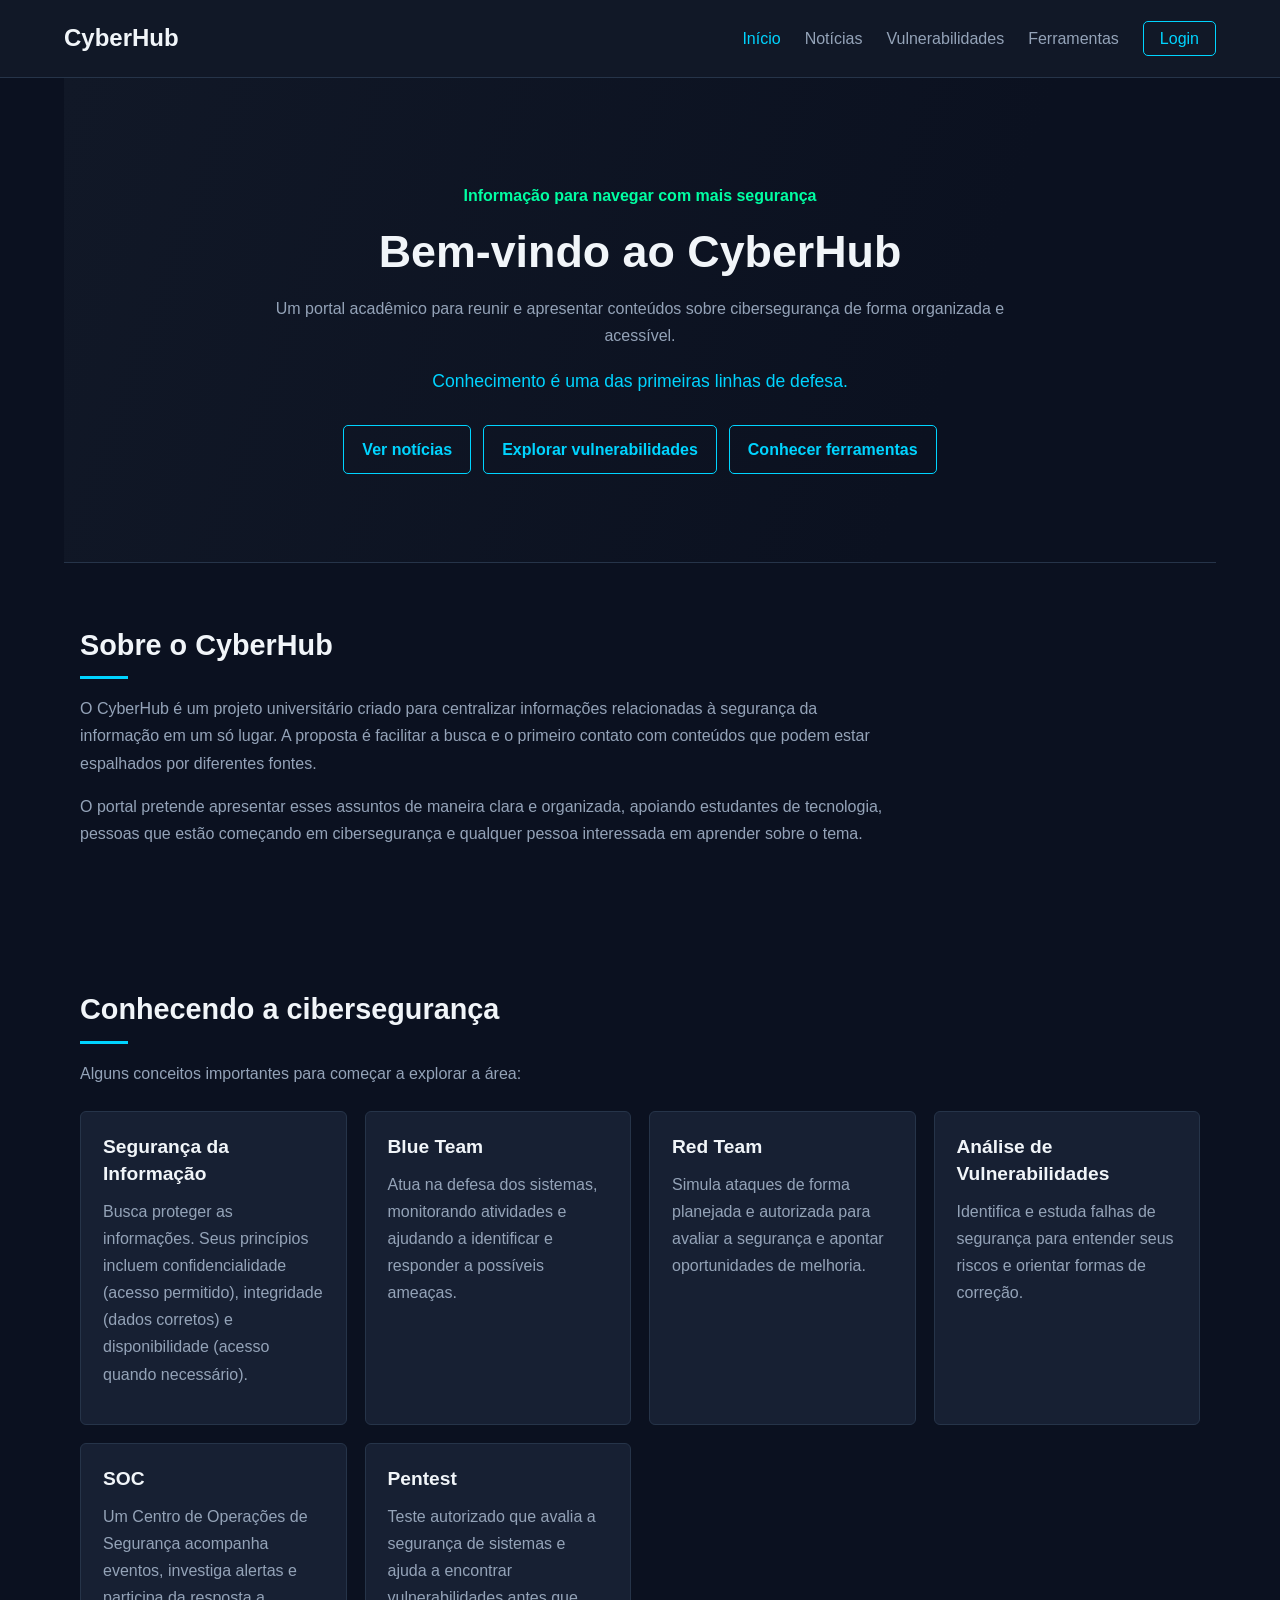
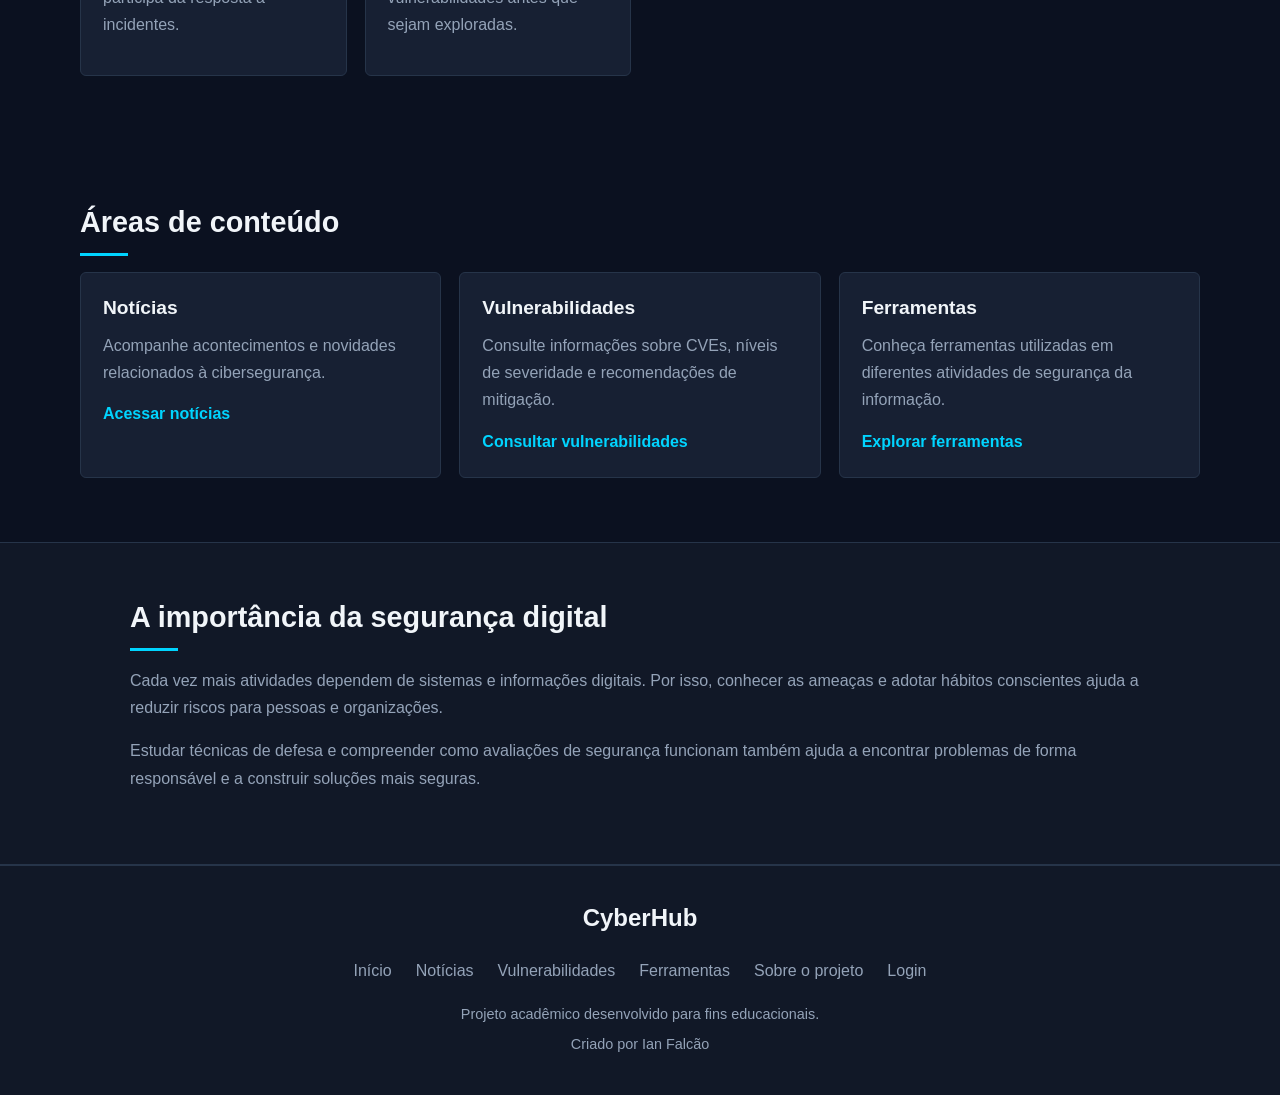
==== index.html @ ae55d927 "add pages and css initial" ====
<!DOCTYPE html>
<html lang="pt-BR">
<head>
    <meta charset="UTF-8">
    <meta name="viewport" content="width=device-width, initial-scale=1.0">
    <title>CyberHub | Início</title>
    <meta name="description" content="Conheça o CyberHub, um portal acadêmico com conteúdos introdutórios sobre cibersegurança, vulnerabilidades e ferramentas.">
    <meta name="keywords" content="cibersegurança, segurança da informação, vulnerabilidades, ferramentas">
    <meta name="author" content="Ian Falcão">
    <link rel="stylesheet" href="css/style.css">
</head>
<body>
    <a class="pular-conteudo" href="#conteudo">Pular para o conteúdo</a>

    <header class="cabecalho">
        <a class="logo" href="index.html" aria-label="CyberHub - página inicial">CyberHub</a>

        <nav class="menu" aria-label="Navegação principal">
            <ul>
                <li><a href="index.html" aria-current="page">Início</a></li>
                <li><a href="pages/noticias.html">Notícias</a></li>
                <li><a href="pages/vulnerabilidades.html">Vulnerabilidades</a></li>
                <li><a href="pages/ferramentas.html">Ferramentas</a></li>
                <li><a href="pages/login.html">Login</a></li>
            </ul>
        </nav>
    </header>

    <main id="conteudo">
        <section class="inicio" aria-labelledby="titulo-inicio">
            <p class="chamada">Informação para navegar com mais segurança</p>
            <h1 id="titulo-inicio">Bem-vindo ao CyberHub</h1>
            <p>
                Um portal acadêmico para reunir e apresentar conteúdos sobre cibersegurança
                de forma organizada e acessível.
            </p>
            <p class="frase-destaque">Conhecimento é uma das primeiras linhas de defesa.</p>
            <div class="acoes">
                <a class="botao" href="pages/noticias.html">Ver notícias</a>
                <a class="botao" href="pages/vulnerabilidades.html">Explorar vulnerabilidades</a>
                <a class="botao" href="pages/ferramentas.html">Conhecer ferramentas</a>
            </div>
        </section>

        <section class="sobre" aria-labelledby="titulo-sobre">
            <h2 id="titulo-sobre">Sobre o CyberHub</h2>
            <p>
                O CyberHub é um projeto universitário criado para centralizar informações
                relacionadas à segurança da informação em um só lugar. A proposta é facilitar
                a busca e o primeiro contato com conteúdos que podem estar espalhados por
                diferentes fontes.
            </p>
            <p>
                O portal pretende apresentar esses assuntos de maneira clara e organizada,
                apoiando estudantes de tecnologia, pessoas que estão começando em
                cibersegurança e qualquer pessoa interessada em aprender sobre o tema.
            </p>
        </section>

        <section class="conceitos" aria-labelledby="titulo-conceitos">
            <h2 id="titulo-conceitos">Conhecendo a cibersegurança</h2>
            <p>Alguns conceitos importantes para começar a explorar a área:</p>

            <div class="lista-cards">
                <article class="card">
                    <h3>Segurança da Informação</h3>
                    <p>
                        Busca proteger as informações. Seus princípios incluem
                        confidencialidade (acesso permitido), integridade (dados corretos)
                        e disponibilidade (acesso quando necessário).
                    </p>
                </article>

                <article class="card">
                    <h3>Blue Team</h3>
                    <p>
                        Atua na defesa dos sistemas, monitorando atividades e ajudando a
                        identificar e responder a possíveis ameaças.
                    </p>
                </article>

                <article class="card">
                    <h3>Red Team</h3>
                    <p>
                        Simula ataques de forma planejada e autorizada para avaliar a
                        segurança e apontar oportunidades de melhoria.
                    </p>
                </article>

                <article class="card">
                    <h3>Análise de Vulnerabilidades</h3>
                    <p>
                        Identifica e estuda falhas de segurança para entender seus riscos
                        e orientar formas de correção.
                    </p>
                </article>

                <article class="card">
                    <h3>SOC</h3>
                    <p>
                        Um Centro de Operações de Segurança acompanha eventos, investiga
                        alertas e participa da resposta a incidentes.
                    </p>
                </article>

                <article class="card">
                    <h3>Pentest</h3>
                    <p>
                        Teste autorizado que avalia a segurança de sistemas e ajuda a
                        encontrar vulnerabilidades antes que sejam exploradas.
                    </p>
                </article>
            </div>
        </section>

        <section class="areas" aria-labelledby="titulo-areas">
            <h2 id="titulo-areas">Áreas de conteúdo</h2>
            <div class="lista-cards">
                <article class="card">
                    <h3>Notícias</h3>
                    <p>Acompanhe acontecimentos e novidades relacionados à cibersegurança.</p>
                    <a href="pages/noticias.html">Acessar notícias</a>
                </article>

                <article class="card">
                    <h3>Vulnerabilidades</h3>
                    <p>
                        Consulte informações sobre CVEs, níveis de severidade e
                        recomendações de mitigação.
                    </p>
                    <a href="pages/vulnerabilidades.html">Consultar vulnerabilidades</a>
                </article>

                <article class="card">
                    <h3>Ferramentas</h3>
                    <p>
                        Conheça ferramentas utilizadas em diferentes atividades de
                        segurança da informação.
                    </p>
                    <a href="pages/ferramentas.html">Explorar ferramentas</a>
                </article>
            </div>
        </section>

        <section class="importancia" aria-labelledby="titulo-importancia">
            <h2 id="titulo-importancia">A importância da segurança digital</h2>
            <p>
                Cada vez mais atividades dependem de sistemas e informações digitais.
                Por isso, conhecer as ameaças e adotar hábitos conscientes ajuda a reduzir
                riscos para pessoas e organizações.
            </p>
            <p>
                Estudar técnicas de defesa e compreender como avaliações de segurança
                funcionam também ajuda a encontrar problemas de forma responsável e a
                construir soluções mais seguras.
            </p>
        </section>
    </main>

    <footer class="rodape">
        <a class="logo" href="index.html">CyberHub</a>
        <nav aria-label="Navegação do rodapé">
            <ul>
                <li><a href="index.html">Início</a></li>
                <li><a href="pages/noticias.html">Notícias</a></li>
                <li><a href="pages/vulnerabilidades.html">Vulnerabilidades</a></li>
                <li><a href="pages/ferramentas.html">Ferramentas</a></li>
                <li><a href="pages/sobre.html">Sobre o projeto</a></li>
                <li><a href="pages/login.html">Login</a></li>
            </ul>
        </nav>
        <p>Projeto acadêmico desenvolvido para fins educacionais.</p>
        <p>Criado por Ian Falcão</p>
    </footer>
</body>
</html>
---- css/style.css ----
:root {
	--fundo-principal: #0B1120;
	--fundo-secundario: #111827;
	--fundo-card: #172033;
	--cor-destaque: #00D4FF;
	--cor-destaque-secundaria: #00FFA3;
	--texto-principal: #F1F5F9;
	--texto-secundario: #94A3B8;
	--borda: #263449;
}

/* Estilos gerais */
* {
	box-sizing: border-box;
}

body {
	margin: 0;
	background-color: var(--fundo-principal);
	color: var(--texto-principal);
	font-family: Inter, Roboto, Arial, sans-serif;
	font-size: 16px;
	line-height: 1.7;
}

a {
	color: var(--cor-destaque);
	text-decoration: none;
}

a:hover {
	color: var(--cor-destaque-secundaria);
}

a:focus-visible {
	outline: 2px solid var(--cor-destaque-secundaria);
	outline-offset: 4px;
}

.pular-conteudo {
	position: absolute;
	top: -50px;
	left: 16px;
	padding: 8px 12px;
	background-color: var(--fundo-card);
	color: var(--texto-principal);
}

.pular-conteudo:focus {
	top: 12px;
}

/* Cabeçalho e navegação */
.cabecalho {
	display: flex;
	align-items: center;
	justify-content: space-between;
	gap: 24px;
	padding: 18px 5%;
	background-color: var(--fundo-secundario);
	border-bottom: 1px solid var(--borda);
}

.logo {
	color: var(--texto-principal);
	font-size: 1.5rem;
	font-weight: 700;
}

.logo:hover {
	color: var(--cor-destaque);
}

.menu ul,
.rodape nav ul {
	display: flex;
	flex-wrap: wrap;
	align-items: center;
	gap: 10px 24px;
	margin: 0;
	padding: 0;
	list-style: none;
}

.menu a {
	color: var(--texto-secundario);
}

.menu a:hover,
.menu a[aria-current="page"] {
	color: var(--cor-destaque);
}

.menu a[href="pages/login.html"] {
	padding: 8px 16px;
	border: 1px solid var(--cor-destaque);
	border-radius: 5px;
	color: var(--cor-destaque);
}

.menu a[href="pages/login.html"]:hover {
	background-color: var(--cor-destaque);
	color: var(--fundo-principal);
}

/* Conteúdo principal */
main > section {
	width: 90%;
	max-width: 1120px;
	margin: 0 auto;
	padding: 64px 0;
}

main h2 {
	margin: 0 0 16px;
	font-size: 1.8rem;
	line-height: 1.3;
}

main h2::after {
	display: block;
	width: 48px;
	margin-top: 12px;
	border-bottom: 3px solid var(--cor-destaque);
	content: "";
}

main p {
	color: var(--texto-secundario);
}

/* Apresentação inicial */
.inicio {
	max-width: none;
	padding: 88px 5%;
	background-color: var(--fundo-secundario);
	background-image: linear-gradient(110deg, #111827, #0B1120 75%);
	border-bottom: 1px solid var(--borda);
	text-align: center;
}

.inicio > * {
	max-width: 760px;
	margin-right: auto;
	margin-left: auto;
}

.inicio .chamada {
	color: var(--cor-destaque-secundaria);
	font-weight: 600;
}

.inicio h1 {
	margin-top: 12px;
	margin-bottom: 16px;
	font-size: 2.8rem;
	line-height: 1.2;
}

.inicio .frase-destaque {
	color: var(--cor-destaque);
	font-size: 1.1rem;
}

.acoes {
	display: flex;
	flex-wrap: wrap;
	justify-content: center;
	gap: 12px;
	margin-top: 28px;
}

.botao {
	display: inline-block;
	padding: 10px 18px;
	border: 1px solid var(--cor-destaque);
	border-radius: 5px;
	color: var(--cor-destaque);
	font-weight: 600;
	transition: background-color 0.2s, color 0.2s;
}

.botao:hover {
	background-color: var(--cor-destaque);
	color: var(--fundo-principal);
}

/* Sobre e segurança digital */
.sobre p,
.importancia p {
	max-width: 820px;
}

.importancia {
	width: 100%;
	max-width: none;
	padding: 56px 5%;
	background-color: var(--fundo-secundario);
	border-top: 1px solid var(--borda);
	border-bottom: 1px solid var(--borda);
}

.importancia h2,
.importancia p {
	max-width: 1020px;
	margin-right: auto;
	margin-left: auto;
}

/* Cards de conteúdo */
.conceitos > p {
	margin-bottom: 24px;
}

.lista-cards {
	display: grid;
	grid-template-columns: repeat(auto-fit, minmax(230px, 1fr));
	gap: 18px;
}

.card {
	padding: 22px;
	background-color: var(--fundo-card);
	border: 1px solid var(--borda);
	border-radius: 6px;
	transition: border-color 0.2s, transform 0.2s;
}

.card:hover {
	border-color: var(--cor-destaque);
	transform: translateY(-3px);
}

.card h3 {
	margin: 0 0 10px;
	color: var(--texto-principal);
	font-size: 1.2rem;
	line-height: 1.4;
}

.card p {
	margin: 0 0 14px;
}

.card a {
	font-weight: 600;
}

/* Rodapé */
.rodape {
	padding: 32px 5%;
	background-color: var(--fundo-secundario);
	border-top: 1px solid var(--borda);
	text-align: center;
}

.rodape nav {
	margin: 18px 0;
}

.rodape nav ul {
	justify-content: center;
}

.rodape nav a {
	color: var(--texto-secundario);
}

.rodape nav a:hover {
	color: var(--cor-destaque);
}

.rodape p {
	margin: 6px 0;
	color: var(--texto-secundario);
	font-size: 0.9rem;
}

/* Ajustes para telas menores */
@media (max-width: 760px) {
	.cabecalho {
		flex-direction: column;
		gap: 12px;
	}

	.menu ul {
		justify-content: center;
	}

	main > section {
		padding: 48px 0;
	}

	.inicio {
		padding: 64px 5%;
	}

	.inicio h1 {
		font-size: 2.2rem;
	}
}

@media (max-width: 480px) {
	.menu ul {
		gap: 10px 16px;
	}

	main h2 {
		font-size: 1.5rem;
	}

	.acoes {
		flex-direction: column;
	}

	.botao {
		width: 100%;
	}

	.lista-cards {
		grid-template-columns: 1fr;
	}
}
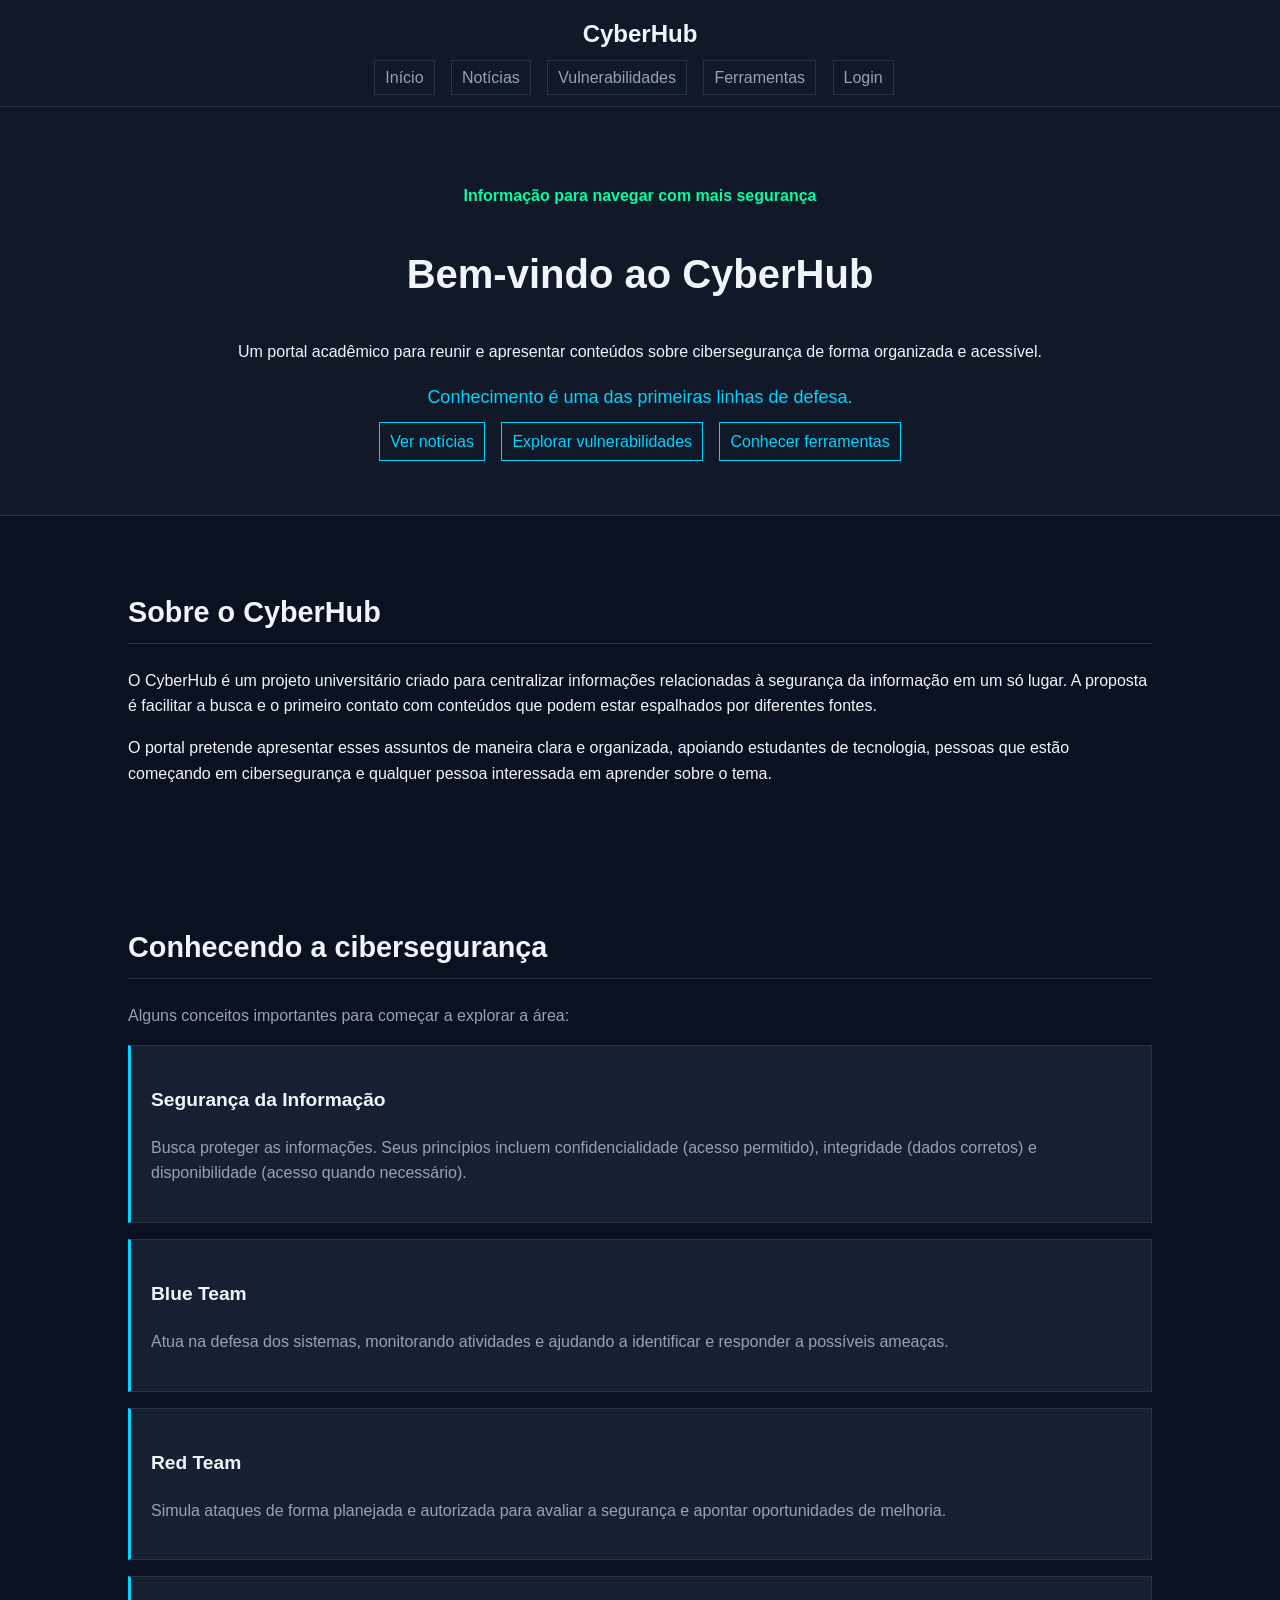
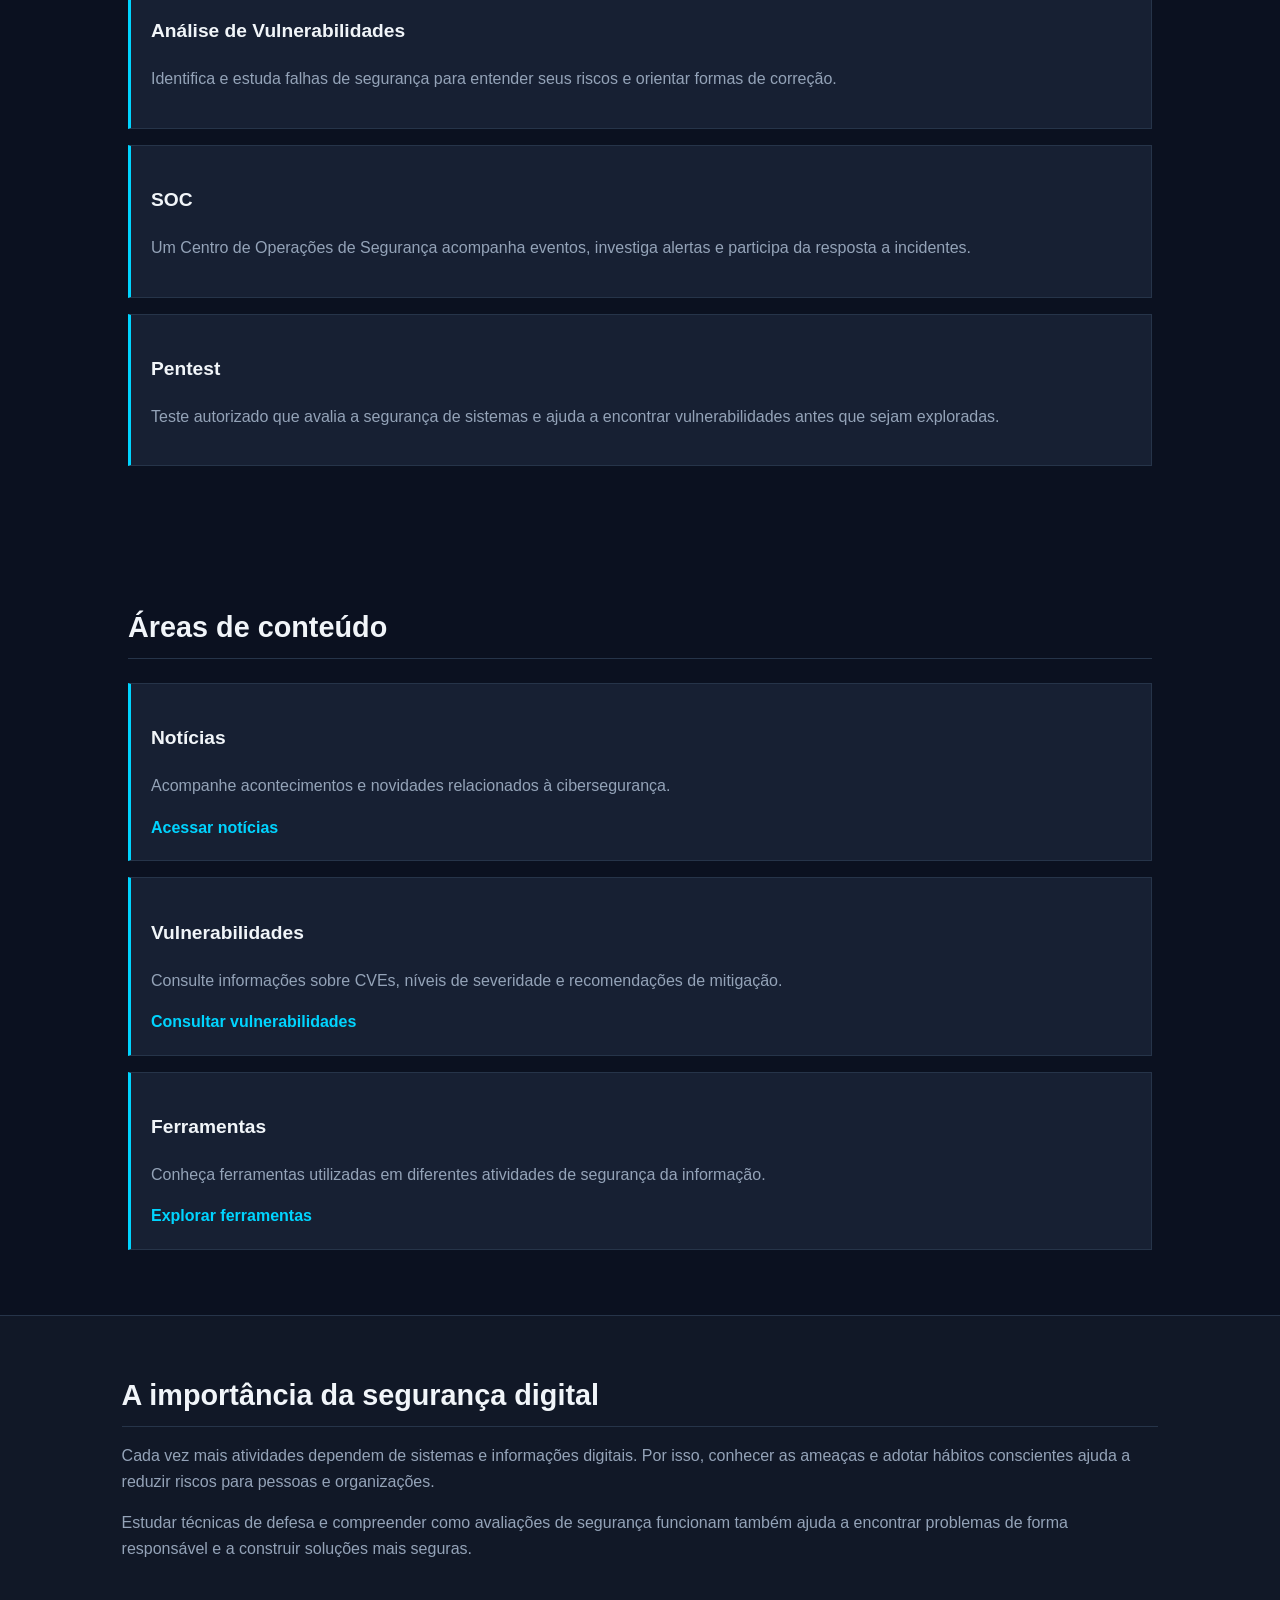
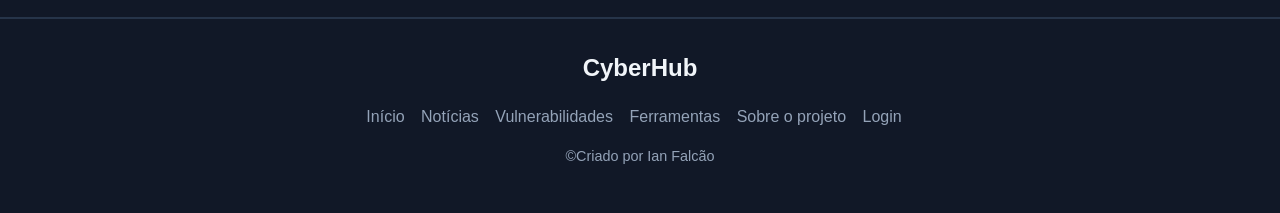
==== commit 2a95cf67: "fix in index and css" ====
--- a/index.html
+++ b/index.html
@@ -10,8 +10,6 @@
     <link rel="stylesheet" href="css/style.css">
 </head>
 <body>
-    <a class="pular-conteudo" href="#conteudo">Pular para o conteúdo</a>
-
     <header class="cabecalho">
         <a class="logo" href="index.html" aria-label="CyberHub - página inicial">CyberHub</a>
 
@@ -169,8 +167,7 @@
                 <li><a href="pages/login.html">Login</a></li>
             </ul>
         </nav>
-        <p>Projeto acadêmico desenvolvido para fins educacionais.</p>
-        <p>Criado por Ian Falcão</p>
+        <p>&copy;Criado por Ian Falcão</p>
     </footer>
 </body>
 </html>
--- a/css/style.css
+++ b/css/style.css
@@ -1,323 +1,203 @@
 :root {
-	--fundo-principal: #0B1120;
-	--fundo-secundario: #111827;
-	--fundo-card: #172033;
-	--cor-destaque: #00D4FF;
-	--cor-destaque-secundaria: #00FFA3;
-	--texto-principal: #F1F5F9;
-	--texto-secundario: #94A3B8;
-	--borda: #263449;
+    --fundo-principal: #0B1120;
+    --fundo-secundario: #111827;
+    --fundo-card: #172033;
+    --cor-destaque: #00D4FF;
+    --cor-destaque-secundaria: #00FFA3;
+    --texto-principal: #F1F5F9;
+    --texto-secundario: #94A3B8;
+    --borda: #263449;
 }
 
 /* Estilos gerais */
-* {
-	box-sizing: border-box;
-}
-
 body {
-	margin: 0;
-	background-color: var(--fundo-principal);
-	color: var(--texto-principal);
-	font-family: Inter, Roboto, Arial, sans-serif;
-	font-size: 16px;
-	line-height: 1.7;
+    margin: 0;
+    background-color: var(--fundo-principal);
+    color: var(--texto-principal);
+    font-family: Arial, sans-serif;
+    font-size: 1rem;
+    line-height: 1.6;
+}
+
+h1,
+h2,
+h3 {
+    color: var(--texto-principal);
+}
+
+h2 {
+    font-size: 1.8rem;
+    padding-bottom: 8px;
+    border-bottom: 1px solid var(--borda);
 }
 
 a {
-	color: var(--cor-destaque);
-	text-decoration: none;
+    color: var(--cor-destaque);
+    text-decoration: none;
 }
 
 a:hover {
-	color: var(--cor-destaque-secundaria);
-}
-
-a:focus-visible {
-	outline: 2px solid var(--cor-destaque-secundaria);
-	outline-offset: 4px;
-}
-
-.pular-conteudo {
-	position: absolute;
-	top: -50px;
-	left: 16px;
-	padding: 8px 12px;
-	background-color: var(--fundo-card);
-	color: var(--texto-principal);
-}
-
-.pular-conteudo:focus {
-	top: 12px;
+    color: var(--cor-destaque-secundaria);
 }
 
 /* Cabeçalho e navegação */
 .cabecalho {
-	display: flex;
-	align-items: center;
-	justify-content: space-between;
-	gap: 24px;
-	padding: 18px 5%;
-	background-color: var(--fundo-secundario);
-	border-bottom: 1px solid var(--borda);
+    padding: 15px 5%;
+    background-color: var(--fundo-secundario);
+    border-bottom: 1px solid var(--borda);
+    text-align: center;
 }
 
 .logo {
-	color: var(--texto-principal);
-	font-size: 1.5rem;
-	font-weight: 700;
+    display: block;
+    margin: 0 0 12px;
+    color: var(--texto-principal);
+    font-size: 1.5rem;
+    font-weight: bold;
 }
 
 .logo:hover {
-	color: var(--cor-destaque);
+    color: var(--cor-destaque);
 }
 
 .menu ul,
-.rodape nav ul {
-	display: flex;
-	flex-wrap: wrap;
-	align-items: center;
-	gap: 10px 24px;
-	margin: 0;
-	padding: 0;
-	list-style: none;
+.rodape ul {
+    margin: 0;
+    padding: 0;
+    text-align: center;
+}
+
+.menu li,
+.rodape li {
+    display: inline;
+    margin-right: 12px;
 }
 
 .menu a {
-	color: var(--texto-secundario);
-}
-
-.menu a:hover,
-.menu a[aria-current="page"] {
-	color: var(--cor-destaque);
-}
-
-.menu a[href="pages/login.html"] {
-	padding: 8px 16px;
-	border: 1px solid var(--cor-destaque);
-	border-radius: 5px;
-	color: var(--cor-destaque);
-}
-
-.menu a[href="pages/login.html"]:hover {
-	background-color: var(--cor-destaque);
-	color: var(--fundo-principal);
+    padding: 8px 10px;
+    border: 1px solid var(--borda);
+    color: var(--texto-secundario);
+}
+
+.menu a:hover {
+    border: 1px solid var(--cor-destaque);
+    color: var(--cor-destaque);
 }
 
 /* Conteúdo principal */
-main > section {
-	width: 90%;
-	max-width: 1120px;
-	margin: 0 auto;
-	padding: 64px 0;
-}
-
-main h2 {
-	margin: 0 0 16px;
-	font-size: 1.8rem;
-	line-height: 1.3;
-}
-
-main h2::after {
-	display: block;
-	width: 48px;
-	margin-top: 12px;
-	border-bottom: 3px solid var(--cor-destaque);
-	content: "";
-}
-
-main p {
-	color: var(--texto-secundario);
-}
-
-/* Apresentação inicial */
+.sobre,
+.conceitos,
+.areas {
+    width: 80%;
+    margin: 0 auto;
+    padding: 49px 0;
+}
+
 .inicio {
-	max-width: none;
-	padding: 88px 5%;
-	background-color: var(--fundo-secundario);
-	background-image: linear-gradient(110deg, #111827, #0B1120 75%);
-	border-bottom: 1px solid var(--borda);
-	text-align: center;
-}
-
-.inicio > * {
-	max-width: 760px;
-	margin-right: auto;
-	margin-left: auto;
+    padding: 60px 5%;
+    background-color: var(--fundo-secundario);
+    border-bottom: 1px solid var(--borda);
+    text-align: center;
 }
 
 .inicio .chamada {
-	color: var(--cor-destaque-secundaria);
-	font-weight: 600;
+    color: var(--cor-destaque-secundaria);
+    font-weight: bold;
 }
 
 .inicio h1 {
-	margin-top: 12px;
-	margin-bottom: 16px;
-	font-size: 2.8rem;
-	line-height: 1.2;
+    font-size: 40px;
 }
 
 .inicio .frase-destaque {
-	color: var(--cor-destaque);
-	font-size: 1.1rem;
+    color: var(--cor-destaque);
+    font-size: 18px;
 }
 
 .acoes {
-	display: flex;
-	flex-wrap: wrap;
-	justify-content: center;
-	gap: 12px;
-	margin-top: 28px;
+    text-align: center;
 }
 
 .botao {
-	display: inline-block;
-	padding: 10px 18px;
-	border: 1px solid var(--cor-destaque);
-	border-radius: 5px;
-	color: var(--cor-destaque);
-	font-weight: 600;
-	transition: background-color 0.2s, color 0.2s;
+    display: inline;
+    margin: 6px;
+    padding: 10px;
+    border: 1px solid var(--cor-destaque);
 }
 
 .botao:hover {
-	background-color: var(--cor-destaque);
-	color: var(--fundo-principal);
-}
-
-/* Sobre e segurança digital */
-.sobre p,
-.importancia p {
-	max-width: 820px;
-}
-
+    background-color: var(--cor-destaque);
+    color: var(--fundo-principal);
+}
+
+/* Conceitos e áreas de conteúdo */
+.conceitos p {
+    color: var(--texto-secundario);
+}
+
+.card {
+    margin: 16px 0;
+    padding: 20px;
+    background-color: var(--fundo-card);
+    border: 1px solid var(--borda);
+    border-left: 3px solid var(--cor-destaque);
+}
+
+.card h3 {
+    font-size: 1.2rem;
+}
+
+.card p {
+    color: var(--texto-secundario);
+}
+
+.card a {
+    font-weight: bold;
+}
+
+.card:hover {
+    border: 1px solid var(--cor-destaque);
+}
+
+/* Segurança digital */
 .importancia {
-	width: 100%;
-	max-width: none;
-	padding: 56px 5%;
-	background-color: var(--fundo-secundario);
-	border-top: 1px solid var(--borda);
-	border-bottom: 1px solid var(--borda);
+    padding: 40px 5%;
+    background-color: var(--fundo-secundario);
+    border-top: 1px solid var(--borda);
+    border-bottom: 1px solid var(--borda);
 }
 
 .importancia h2,
 .importancia p {
-	max-width: 1020px;
-	margin-right: auto;
-	margin-left: auto;
-}
-
-/* Cards de conteúdo */
-.conceitos > p {
-	margin-bottom: 24px;
-}
-
-.lista-cards {
-	display: grid;
-	grid-template-columns: repeat(auto-fit, minmax(230px, 1fr));
-	gap: 18px;
-}
-
-.card {
-	padding: 22px;
-	background-color: var(--fundo-card);
-	border: 1px solid var(--borda);
-	border-radius: 6px;
-	transition: border-color 0.2s, transform 0.2s;
-}
-
-.card:hover {
-	border-color: var(--cor-destaque);
-	transform: translateY(-3px);
-}
-
-.card h3 {
-	margin: 0 0 10px;
-	color: var(--texto-principal);
-	font-size: 1.2rem;
-	line-height: 1.4;
-}
-
-.card p {
-	margin: 0 0 14px;
-}
-
-.card a {
-	font-weight: 600;
+    width: 90%;
+    margin: 16px auto;
+}
+
+.importancia p {
+    color: var(--texto-secundario);
 }
 
 /* Rodapé */
 .rodape {
-	padding: 32px 5%;
-	background-color: var(--fundo-secundario);
-	border-top: 1px solid var(--borda);
-	text-align: center;
+    padding: 30px 5%;
+    background-color: var(--fundo-secundario);
+    border-top: 1px solid var(--borda);
+    text-align: center;
 }
 
 .rodape nav {
-	margin: 18px 0;
-}
-
-.rodape nav ul {
-	justify-content: center;
+    margin: 16px 0;
 }
 
 .rodape nav a {
-	color: var(--texto-secundario);
+    color: var(--texto-secundario);
 }
 
 .rodape nav a:hover {
-	color: var(--cor-destaque);
+    color: var(--cor-destaque);
 }
 
 .rodape p {
-	margin: 6px 0;
-	color: var(--texto-secundario);
-	font-size: 0.9rem;
-}
-
-/* Ajustes para telas menores */
-@media (max-width: 760px) {
-	.cabecalho {
-		flex-direction: column;
-		gap: 12px;
-	}
-
-	.menu ul {
-		justify-content: center;
-	}
-
-	main > section {
-		padding: 48px 0;
-	}
-
-	.inicio {
-		padding: 64px 5%;
-	}
-
-	.inicio h1 {
-		font-size: 2.2rem;
-	}
-}
-
-@media (max-width: 480px) {
-	.menu ul {
-		gap: 10px 16px;
-	}
-
-	main h2 {
-		font-size: 1.5rem;
-	}
-
-	.acoes {
-		flex-direction: column;
-	}
-
-	.botao {
-		width: 100%;
-	}
-
-	.lista-cards {
-		grid-template-columns: 1fr;
-	}
-}
+    color: var(--texto-secundario);
+    font-size: 0.9rem;
+}
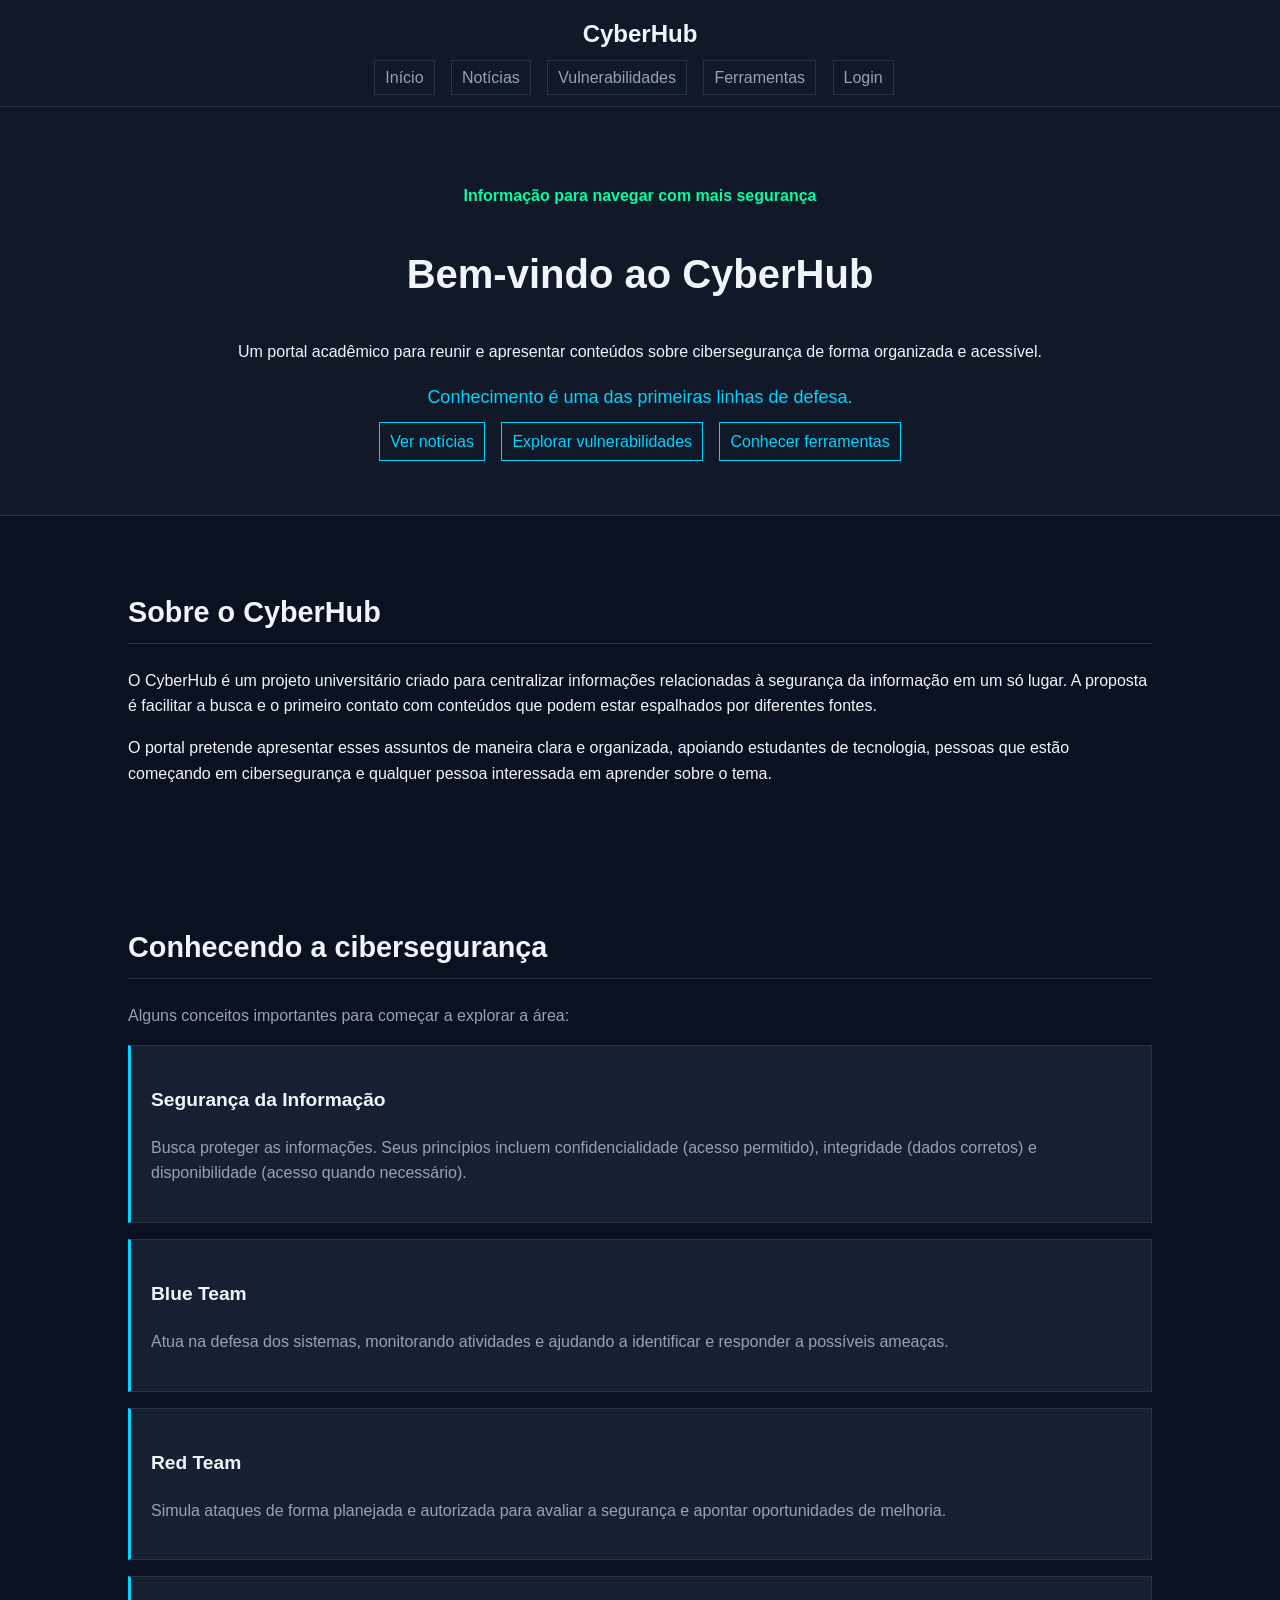
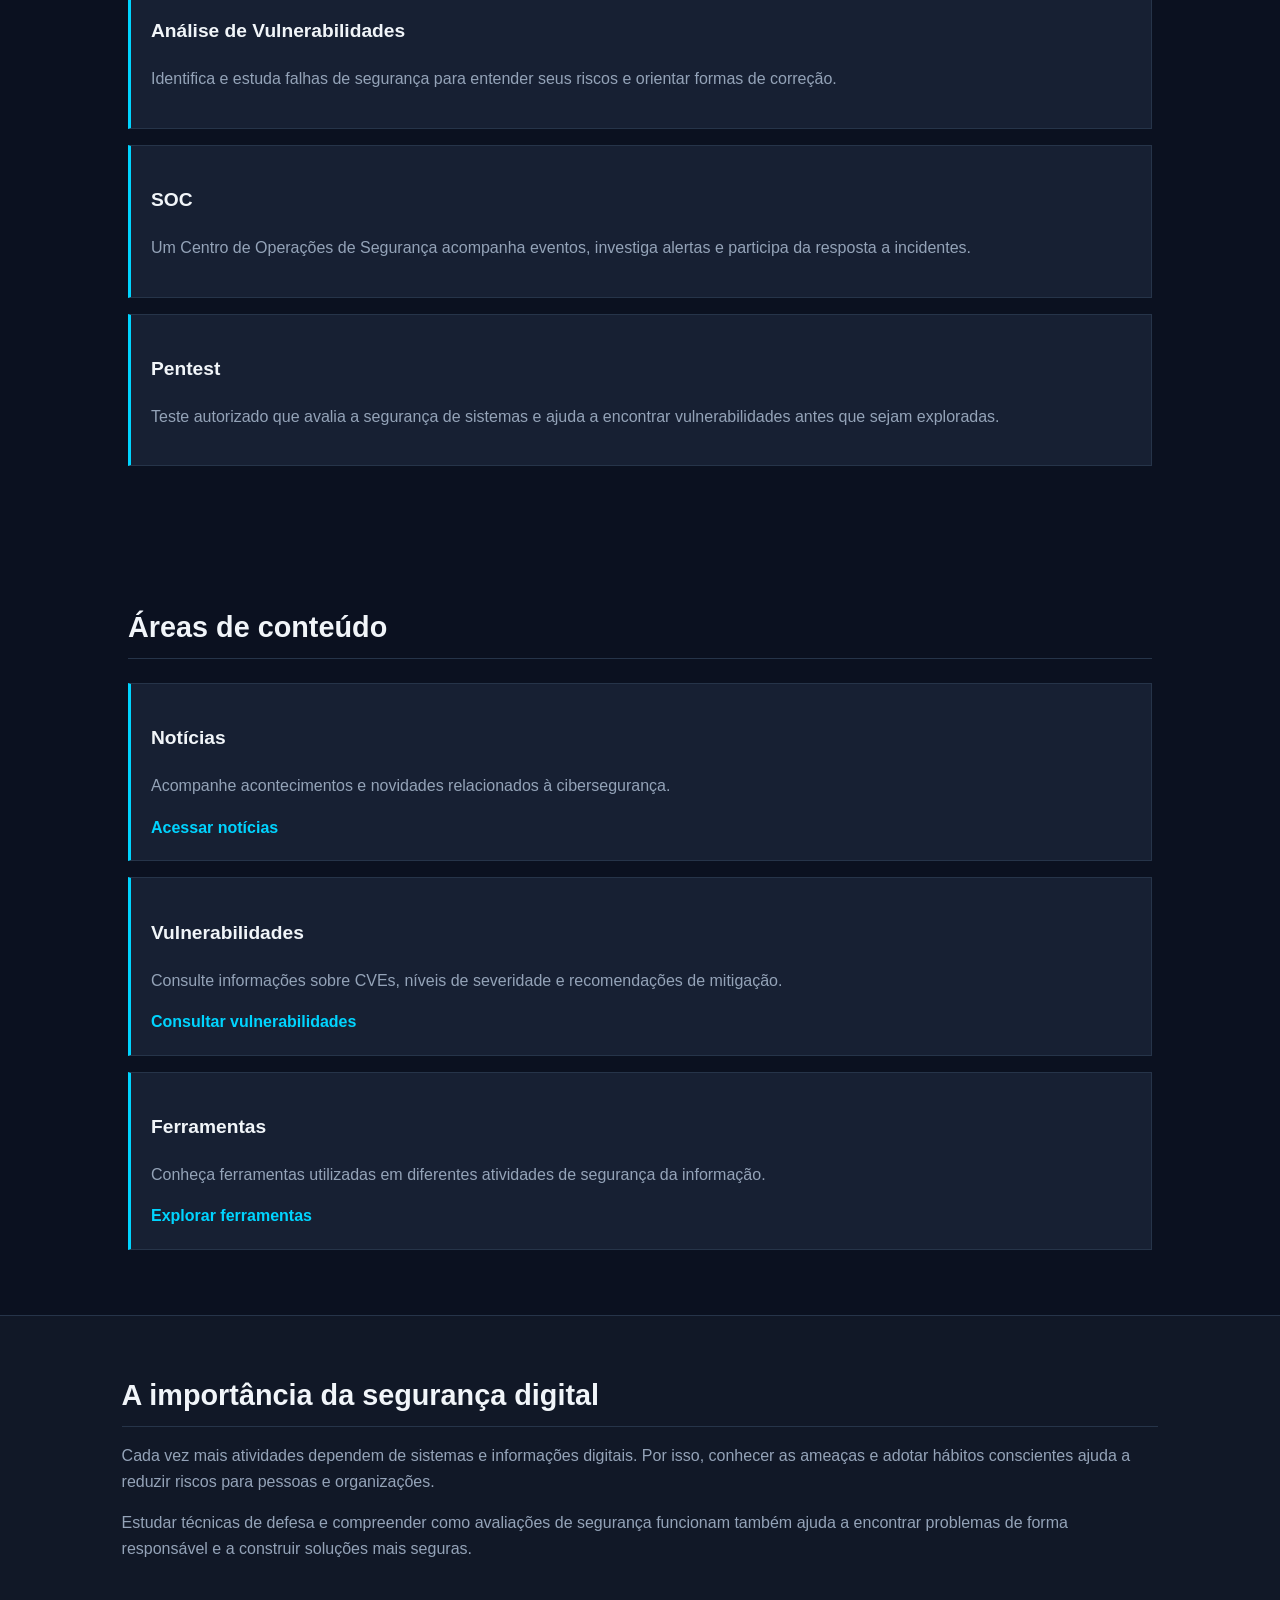
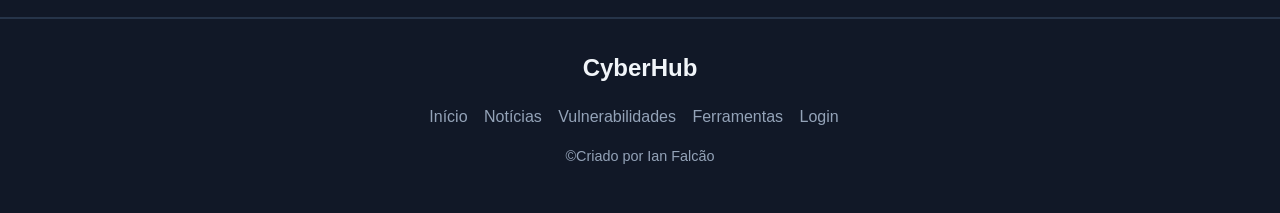
==== commit 7f3e7c3e: "fix css px and index about" ====
--- a/index.html
+++ b/index.html
@@ -7,7 +7,7 @@
     <meta name="description" content="Conheça o CyberHub, um portal acadêmico com conteúdos introdutórios sobre cibersegurança, vulnerabilidades e ferramentas.">
     <meta name="keywords" content="cibersegurança, segurança da informação, vulnerabilidades, ferramentas">
     <meta name="author" content="Ian Falcão">
-    <link rel="stylesheet" href="css/style.css">
+    <link rel="stylesheet" href="css/index.css">
 </head>
 <body>
     <header class="cabecalho">
@@ -163,7 +163,6 @@
                 <li><a href="pages/noticias.html">Notícias</a></li>
                 <li><a href="pages/vulnerabilidades.html">Vulnerabilidades</a></li>
                 <li><a href="pages/ferramentas.html">Ferramentas</a></li>
-                <li><a href="pages/sobre.html">Sobre o projeto</a></li>
                 <li><a href="pages/login.html">Login</a></li>
             </ul>
         </nav>
--- a/css/index.css
+++ b/css/index.css
@@ -0,0 +1,204 @@
+:root {
+    --fundo-principal: #0B1120;
+    --fundo-secundario: #111827;
+    --fundo-card: #172033;
+    --cor-destaque: #00D4FF;
+    --cor-destaque-secundaria: #00FFA3;
+    --texto-principal: #F1F5F9;
+    --texto-secundario: #94A3B8;
+    --borda: #263449;
+}
+
+/* Estilos gerais */
+body {
+    margin: 0;
+    background-color: var(--fundo-principal);
+    color: var(--texto-principal);
+    font-family: Arial, Helvetica, sans-serif;
+    font-size: 16px;
+    line-height: 1.6;
+}
+
+h1,
+h2,
+h3 {
+    color: var(--texto-principal);
+}
+
+h2 {
+    font-size: 28.8px;
+    padding-bottom: 8px;
+    border-bottom: 1px solid var(--borda);
+}
+
+a {
+    color: var(--cor-destaque);
+    text-decoration: none;
+}
+
+a:hover {
+    color: var(--cor-destaque-secundaria);
+}
+
+/* Cabeçalho e navegação */
+.cabecalho {
+    padding: 15px 5%;
+    background-color: var(--fundo-secundario);
+    border-bottom: 1px solid var(--borda);
+    text-align: center;
+}
+
+.logo {
+    display: block;
+    margin: 0 0 12px;
+    color: var(--texto-principal);
+    font-size: 24px;
+    font-weight: bold;
+}
+
+.logo:hover {
+    color: var(--cor-destaque);
+}
+
+.menu ul,
+.rodape ul {
+    margin: 0;
+    padding: 0;
+    text-align: center;
+}
+
+.menu li,
+.rodape li {
+    display: inline;
+    margin-right: 12px;
+}
+
+.menu a {
+    padding: 8px 10px;
+    border: 1px solid var(--borda);
+    color: var(--texto-secundario);
+}
+
+.menu a:hover {
+    border: 1px solid var(--cor-destaque);
+    color: var(--cor-destaque);
+}
+
+.inicio {
+    padding: 60px 5%;
+    background-color: var(--fundo-secundario);
+    border-bottom: 1px solid var(--borda);
+    text-align: center;
+}
+
+.inicio .chamada {
+    color: var(--cor-destaque-secundaria);
+    font-weight: bold;
+}
+
+.inicio h1 {
+    font-size: 40px;
+}
+
+/* Conceitos e áreas de conteúdo */
+.conceitos p {
+    color: var(--texto-secundario);
+}
+
+.card {
+    margin: 16px 0;
+    padding: 20px;
+    background-color: var(--fundo-card);
+    border: 1px solid var(--borda);
+    border-left: 3px solid var(--cor-destaque);
+}
+
+.card h3 {
+    font-size: 19.2px;
+}
+
+.card p {
+    color: var(--texto-secundario);
+}
+
+.card:hover {
+    border: 1px solid var(--cor-destaque);
+}
+
+/* Rodapé */
+.rodape {
+    padding: 30px 5%;
+    background-color: var(--fundo-secundario);
+    border-top: 1px solid var(--borda);
+    text-align: center;
+}
+
+.rodape nav {
+    margin: 16px 0;
+}
+
+.rodape nav a {
+    color: var(--texto-secundario);
+}
+
+.rodape nav a:hover {
+    color: var(--cor-destaque);
+}
+
+.rodape p {
+    color: var(--texto-secundario);
+    font-size: 14.4px;
+}
+
+/* Seções da página inicial */
+.sobre,
+.conceitos,
+.areas {
+    width: 80%;
+    margin: 0 auto;
+    padding: 49px 0;
+}
+
+.inicio .frase-destaque {
+    color: var(--cor-destaque);
+    font-size: 18px;
+}
+
+.acoes {
+    text-align: center;
+}
+
+.botao {
+    display: inline;
+    margin: 6px;
+    padding: 10px;
+    border: 1px solid var(--cor-destaque);
+}
+
+.botao:hover {
+    background-color: var(--cor-destaque);
+    color: var(--fundo-principal);
+}
+
+.card a {
+    font-weight: bold;
+}
+
+/* Segurança digital */
+.importancia {
+    padding: 40px 5%;
+    background-color: var(--fundo-secundario);
+    border-top: 1px solid var(--borda);
+    border-bottom: 1px solid var(--borda);
+}
+
+.importancia h2,
+.importancia p {
+    width: 90%;
+    margin: 16px auto;
+}
+
+.importancia p {
+    color: var(--texto-secundario);
+}
+
